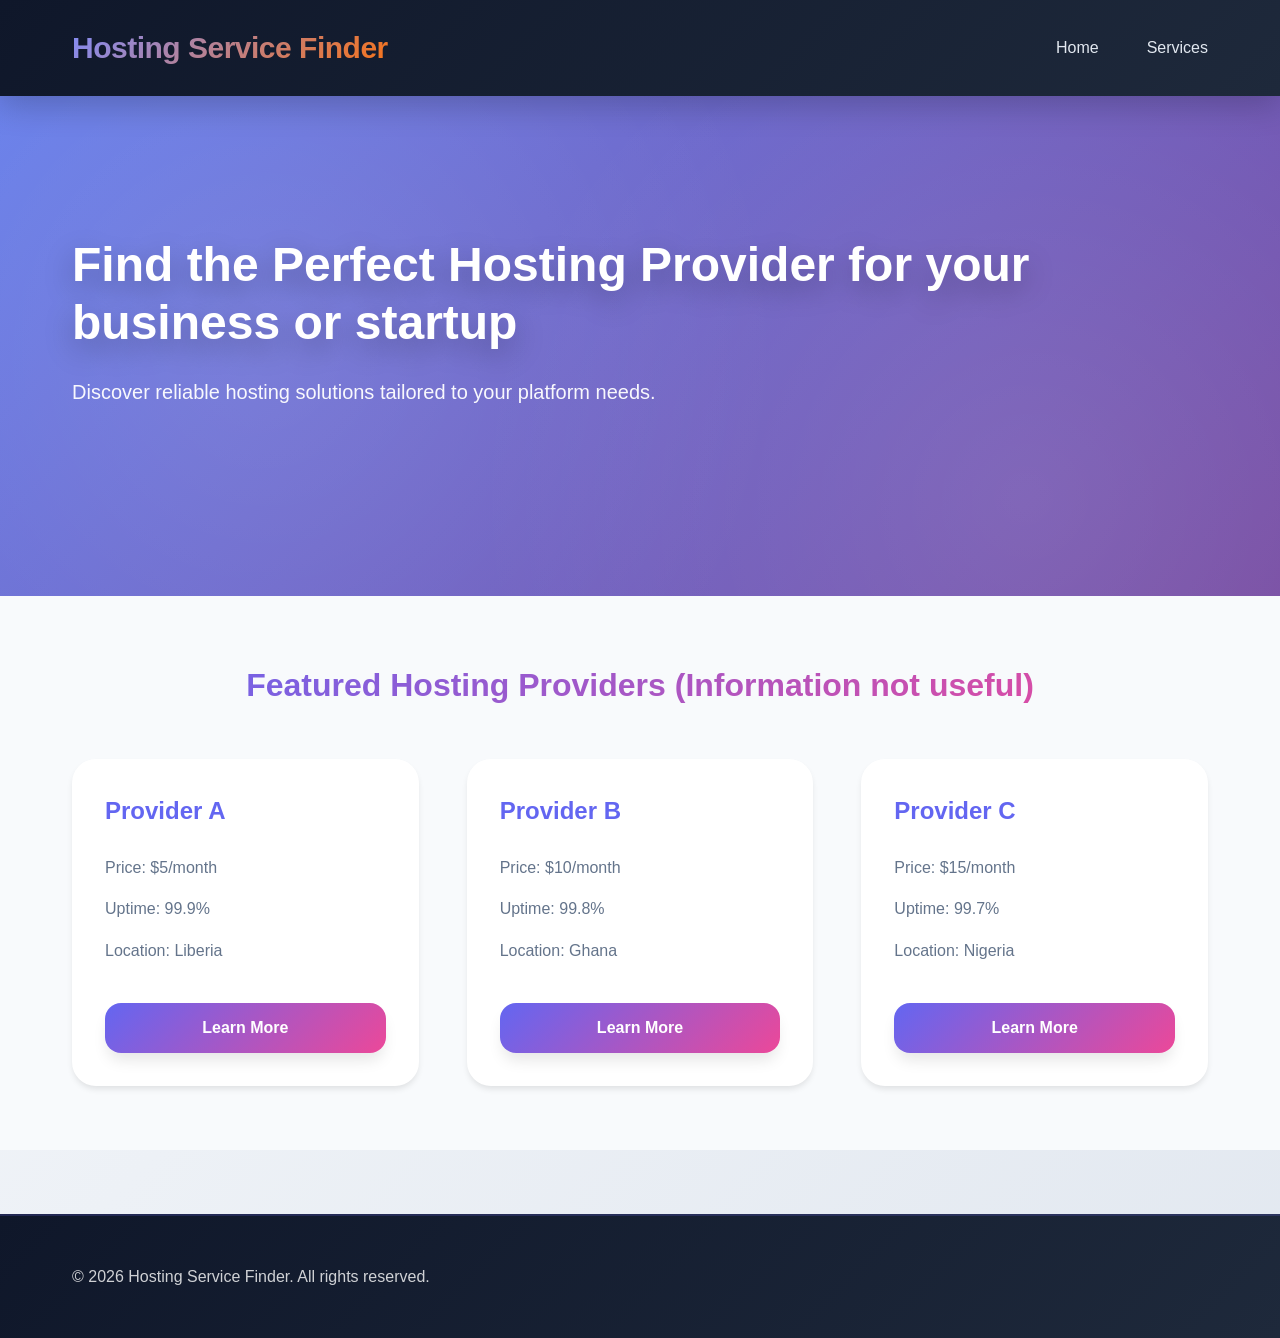
==== index.html @ 85e1fc96 "Initial commit" ====
<!DOCTYPE html>
<html lang="en">
<head>
    <meta charset="UTF-8">
    <meta name="viewport" content="width=device-width, initial-scale=1.0">
    <title>Hosting Service Finder - Liberia & Africa</title>
    <link rel="stylesheet" href="css/styles.css">
</head>
<body>
    <header>
        <nav>
            <div class="container">
                <h1>Hosting Service Finder</h1>
                <ul>
                    <li><a href="index.html">Home</a></li>
                    <li><a href="services.html">Services</a></li>
                </ul>
            </div>
        </nav>
    </header>

    <main>
        <section class="hero">
            <div class="container">
                <h2>Find the Perfect Hosting Provider for your business or startup</h2>
                <p>Discover reliable hosting solutions tailored to your platform needs.</p>
            </div>
        </section>

        <section class="featured-providers">
            <div class="container">
                <h3>Featured Hosting Providers (Information not useful)</h3>
                <div class="provider-grid">
                    <div class="provider-card">
                        <h4>Provider A</h4>
                        <p>Price: $5/month</p>
                        <p>Uptime: 99.9%</p>
                        <p>Location: Liberia</p>
                        <button>Learn More</button>
                    </div>
                    <div class="provider-card">
                        <h4>Provider B</h4>
                        <p>Price: $10/month</p>
                        <p>Uptime: 99.8%</p>
                        <p>Location: Ghana</p>
                        <button>Learn More</button>
                    </div>
                    <div class="provider-card">
                        <h4>Provider C</h4>
                        <p>Price: $15/month</p>
                        <p>Uptime: 99.7%</p>
                        <p>Location: Nigeria</p>
                        <button>Learn More</button>
                    </div>
                </div>
            </div>
        </section>

    </main>

    <footer>
        <div class="container">
            <p>&copy; 2026 Hosting Service Finder. All rights reserved.</p>
        </div>
    </footer>

    <script src="js/scripts.js"></script>
</body>
</html>
---- css/styles.css ----
/* ==========================================
   HOSTING SERVICE FINDER - ADVANCED STYLES
   ========================================== */

/* ========== CSS VARIABLES & ROOT ========== */
:root {
    /* Color Palette */
    --primary-color: #6366f1;
    --primary-dark: #4f46e5;
    --primary-light: #818cf8;
    --secondary-color: #ec4899;
    --accent-color: #f97316;
    --success-color: #10b981;
    --warning-color: #f59e0b;
    --danger-color: #ef4444;
    
    /* Neutral Colors */
    --dark-bg: #0f172a;
    --dark-secondary: #1e293b;
    --light-bg: #f8fafc;
    --light-secondary: #e2e8f0;
    --text-dark: #1e293b;
    --text-light: #64748b;
    --text-white: #ffffff;
    
    /* Spacing */
    --spacing-xs: 0.5rem;
    --spacing-sm: 1rem;
    --spacing-md: 1.5rem;
    --spacing-lg: 2rem;
    --spacing-xl: 3rem;
    --spacing-2xl: 4rem;
    
    /* Border Radius */
    --radius-sm: 0.375rem;
    --radius-md: 0.5rem;
    --radius-lg: 1rem;
    --radius-xl: 1.5rem;
    
    /* Shadows */
    --shadow-sm: 0 1px 2px 0 rgba(0, 0, 0, 0.05);
    --shadow-md: 0 4px 6px -1px rgba(0, 0, 0, 0.1);
    --shadow-lg: 0 10px 15px -3px rgba(0, 0, 0, 0.1);
    --shadow-xl: 0 20px 25px -5px rgba(0, 0, 0, 0.1);
    --shadow-2xl: 0 25px 50px -12px rgba(0, 0, 0, 0.25);
    
    /* Transitions */
    --transition-fast: 150ms cubic-bezier(0.4, 0, 0.2, 1);
    --transition-base: 250ms cubic-bezier(0.4, 0, 0.2, 1);
    --transition-slow: 350ms cubic-bezier(0.4, 0, 0.2, 1);
}

/* ========== GLOBAL STYLES ========== */
* {
    margin: 0;
    padding: 0;
    box-sizing: border-box;
}

html {
    scroll-behavior: smooth;
}

body {
    font-family: 'Segoe UI', Trebuchet MS, sans-serif;
    background: linear-gradient(135deg, #f8fafc 0%, #e2e8f0 100%);
    color: var(--text-dark);
    line-height: 1.6;
    font-size: 16px;
    overflow-x: hidden;
}

/* ========== CONTAINER ========== */
.container {
    max-width: 1200px;
    margin: 0 auto;
    padding: 0 var(--spacing-lg);
}

/* ========== HEADER & NAVIGATION ========== */
header {
    background: linear-gradient(135deg, var(--dark-bg) 0%, var(--dark-secondary) 100%);
    box-shadow: 0 10px 30px rgba(0, 0, 0, 0.2);
    position: sticky;
    top: 0;
    z-index: 100;
    animation: slideDown 0.6s ease-out;
}

@keyframes slideDown {
    from {
        opacity: 0;
        transform: translateY(-100%);
    }
    to {
        opacity: 1;
        transform: translateY(0);
    }
}

header nav .container {
    display: flex;
    justify-content: space-between;
    align-items: center;
    padding: var(--spacing-md) var(--spacing-lg);
}

header h1 {
    font-size: 1.875rem;
    color: var(--text-white);
    font-weight: 700;
    background: linear-gradient(135deg, #818cf8 0%, #f97316 100%);
    -webkit-background-clip: text;
    -webkit-text-fill-color: transparent;
    background-clip: text;
    letter-spacing: -0.5px;
}

header nav ul {
    display: flex;
    list-style: none;
    gap: var(--spacing-xl);
    align-items: center;
}

header nav a {
    color: var(--light-secondary);
    text-decoration: none;
    font-weight: 500;
    font-size: 1rem;
    position: relative;
    transition: color var(--transition-base);
}

header nav a::after {
    content: '';
    position: absolute;
    bottom: -5px;
    left: 0;
    width: 0;
    height: 2px;
    background: linear-gradient(90deg, var(--primary-light), var(--accent-color));
    transition: width var(--transition-base);
}

header nav a:hover {
    color: var(--primary-light);
}

header nav a:hover::after {
    width: 100%;
}

/* ========== HERO SECTION ========== */
.hero {
    background: linear-gradient(135deg, #667eea 0%, #764ba2 100%);
    color: var(--text-white);
    padding: var(--spacing-2xl) var(--spacing-lg);
    min-height: 500px;
    display: flex;
    align-items: center;
    position: relative;
    overflow: hidden;
}

.hero::before {
    content: '';
    position: absolute;
    top: 0;
    left: 0;
    width: 100%;
    height: 100%;
    background: 
        radial-gradient(circle at 20% 50%, rgba(255, 255, 255, 0.1) 0%, transparent 50%),
        radial-gradient(circle at 80% 80%, rgba(255, 255, 255, 0.1) 0%, transparent 50%);
    pointer-events: none;
}

.hero .container {
    position: relative;
    z-index: 2;
    animation: fadeInUp 0.8s ease-out 0.3s both;
}

@keyframes fadeInUp {
    from {
        opacity: 0;
        transform: translateY(30px);
    }
    to {
        opacity: 1;
        transform: translateY(0);
    }
}

.hero h2 {
    font-size: 3rem;
    font-weight: 800;
    margin-bottom: var(--spacing-md);
    line-height: 1.2;
    text-shadow: 0 10px 30px rgba(0, 0, 0, 0.3);
}

.hero p {
    font-size: 1.25rem;
    margin-bottom: var(--spacing-xl);
    opacity: 0.95;
}

.search-bar {
    display: flex;
    gap: var(--spacing-sm);
    margin-top: var(--spacing-lg);
    max-width: 500px;
}

.search-bar input {
    flex: 1;
    padding: var(--spacing-md);
    border: none;
    border-radius: var(--radius-lg);
    font-size: 1rem;
    background: rgba(255, 255, 255, 0.95);
    color: var(--text-dark);
    backdrop-filter: blur(10px);
    transition: all var(--transition-base);
}

.search-bar input:focus {
    outline: none;
    box-shadow: 0 0 0 3px rgba(255, 255, 255, 0.3);
    transform: translateY(-2px);
}

.search-bar input::placeholder {
    color: var(--text-light);
}

/* ========== BUTTONS ========== */
button {
    padding: var(--spacing-sm) var(--spacing-lg);
    border: none;
    border-radius: var(--radius-lg);
    font-size: 1rem;
    font-weight: 600;
    cursor: pointer;
    transition: all var(--transition-base);
    position: relative;
    overflow: hidden;
    background: linear-gradient(135deg, var(--primary-color) 0%, var(--secondary-color) 100%);
    color: var(--text-white);
    box-shadow: var(--shadow-lg);
}

button::before {
    content: '';
    position: absolute;
    top: 0;
    left: -100%;
    width: 100%;
    height: 100%;
    background: linear-gradient(90deg, transparent, rgba(255, 255, 255, 0.3), transparent);
    transition: left var(--transition-base);
}

button:hover::before {
    left: 100%;
}

button:hover {
    transform: translateY(-3px);
    box-shadow: var(--shadow-xl);
}

button:active {
    transform: translateY(-1px);
}

.search-bar button {
    padding: var(--spacing-md) var(--spacing-xl);
    background: linear-gradient(135deg, var(--accent-color) 0%, var(--secondary-color) 100%);
    white-space: nowrap;
}

/* ========== FEATURED PROVIDERS SECTION ========== */
.featured-providers {
    padding: var(--spacing-2xl) var(--spacing-lg);
    background: var(--light-bg);
}

.featured-providers h3,
.comparison h2,
.provider-details h2,
.blog h2,
.cta h3 {
    font-size: 2rem;
    margin-bottom: var(--spacing-xl);
    text-align: center;
    background: linear-gradient(135deg, var(--primary-color) 0%, var(--secondary-color) 100%);
    -webkit-background-clip: text;
    -webkit-text-fill-color: transparent;
    background-clip: text;
    font-weight: 800;
}

.provider-grid {
    display: grid;
    grid-template-columns: repeat(auto-fit, minmax(300px, 1fr));
    gap: var(--spacing-xl);
    margin-top: var(--spacing-lg);
}

/* ========== PROVIDER CARDS ========== */
.provider-card {
    background: var(--text-white);
    border-radius: var(--radius-xl);
    padding: var(--spacing-lg);
    box-shadow: var(--shadow-md);
    transition: all var(--transition-base);
    position: relative;
    border: 1px solid transparent;
    overflow: hidden;
}

.provider-card::before {
    content: '';
    position: absolute;
    top: 0;
    left: -100%;
    width: 100%;
    height: 100%;
    background: linear-gradient(90deg, transparent, rgba(99, 102, 241, 0.1), transparent);
    transition: left var(--transition-base);
}

.provider-card:hover {
    transform: translateY(-10px);
    box-shadow: var(--shadow-2xl);
    border-color: var(--primary-light);
}

.provider-card:hover::before {
    left: 100%;
}

.provider-card h4 {
    font-size: 1.5rem;
    margin-bottom: var(--spacing-md);
    color: var(--primary-color);
}

.provider-card p {
    color: var(--text-light);
    margin-bottom: var(--spacing-sm);
}

.provider-card button {
    width: 100%;
    margin-top: var(--spacing-md);
}

/* ========== CTA SECTION ========== */
.cta {
    background: linear-gradient(135deg, var(--primary-dark) 0%, var(--dark-secondary) 100%);
    color: var(--text-white);
    padding: var(--spacing-2xl) var(--spacing-lg);
    text-align: center;
}

.cta button {
    margin: 0 var(--spacing-sm);
    margin-top: var(--spacing-lg);
    background: linear-gradient(135deg, var(--accent-color) 0%, var(--secondary-color) 100%);
    transition: all var(--transition-base);
}

/* ========== COMPARISON SECTION ========== */
.comparison {
    padding: var(--spacing-2xl) var(--spacing-lg);
}

.filters {
    display: flex;
    gap: var(--spacing-lg);
    margin-bottom: var(--spacing-xl);
    flex-wrap: wrap;
}

.filters label {
    font-weight: 600;
    color: var(--text-dark);
    display: flex;
    align-items: center;
}

.filters select {
    padding: var(--spacing-sm) var(--spacing-md);
    border: 2px solid var(--light-secondary);
    border-radius: var(--radius-md);
    font-size: 1rem;
    background: var(--text-white);
    cursor: pointer;
    transition: all var(--transition-base);
}

.filters select:hover,
.filters select:focus {
    outline: none;
    border-color: var(--primary-color);
    box-shadow: 0 0 0 3px rgba(99, 102, 241, 0.1);
}

/* ========== COMPARISON TABLE ========== */
.comparison-table {
    width: 100%;
    border-collapse: collapse;
    overflow: hidden;
    border-radius: var(--radius-lg);
    box-shadow: var(--shadow-lg);
    background: var(--text-white);
}

.comparison-table thead {
    background: linear-gradient(135deg, var(--primary-color) 0%, var(--secondary-color) 100%);
    color: var(--text-white);
}

.comparison-table th {
    padding: var(--spacing-md);
    font-weight: 600;
    text-align: left;
    font-size: 1rem;
}

.comparison-table td {
    padding: var(--spacing-md);
    border-bottom: 1px solid var(--light-secondary);
}

.comparison-table tbody tr {
    transition: all var(--transition-base);
}

.comparison-table tbody tr:hover {
    background: linear-gradient(90deg, rgba(99, 102, 241, 0.05) 0%, rgba(236, 72, 153, 0.05) 100%);
}

/* ========== PROVIDER DETAILS ========== */
.provider-details {
    padding: var(--spacing-2xl) var(--spacing-lg);
}

.specs,
.reviews,
.tags {
    background: var(--text-white);
    padding: var(--spacing-lg);
    border-radius: var(--radius-lg);
    margin: var(--spacing-lg) 0;
    box-shadow: var(--shadow-md);
    animation: fadeInUp 0.6s ease-out;
}

.specs h3,
.reviews h3 {
    color: var(--primary-color);
    margin-bottom: var(--spacing-md);
    font-size: 1.375rem;
}

.specs ul {
    list-style: none;
}

.specs li {
    padding: var(--spacing-sm) 0;
    position: relative;
    padding-left: var(--spacing-lg);
}

.specs li::before {
    content: '✓';
    position: absolute;
    left: 0;
    color: var(--success-color);
    font-weight: bold;
    font-size: 1.25rem;
}

/* ========== BLOG SECTION ========== */
.blog {
    padding: var(--spacing-2xl) var(--spacing-lg);
}

.blog article {
    background: var(--text-white);
    padding: var(--spacing-lg);
    border-radius: var(--radius-lg);
    margin-bottom: var(--spacing-lg);
    box-shadow: var(--shadow-md);
    border-left: 4px solid var(--primary-color);
    transition: all var(--transition-base);
}

.blog article:hover {
    transform: translateX(5px);
    box-shadow: var(--shadow-lg);
    border-left-color: var(--accent-color);
}

.blog article h3 {
    color: var(--text-dark);
    margin-bottom: var(--spacing-sm);
    font-size: 1.375rem;
}

.blog article p {
    color: var(--text-light);
    margin-bottom: var(--spacing-md);
}

.blog article a {
    color: var(--primary-color);
    text-decoration: none;
    font-weight: 600;
    position: relative;
    transition: color var(--transition-base);
}

.blog article a::after {
    content: ' →';
    margin-left: var(--spacing-xs);
    transition: margin-left var(--transition-base);
}

.blog article a:hover {
    color: var(--accent-color);
}

.blog article a:hover::after {
    margin-left: var(--spacing-sm);
}

/* ========== TAGS ========== */
.tags {
    padding: var(--spacing-md);
    display: flex;
    gap: var(--spacing-sm);
    flex-wrap: wrap;
}

.tags span {
    background: linear-gradient(135deg, var(--primary-light) 0%, var(--accent-color) 100%);
    color: var(--text-white);
    padding: var(--spacing-xs) var(--spacing-md);
    border-radius: var(--radius-lg);
    font-size: 0.875rem;
    font-weight: 600;
    transition: all var(--transition-base);
}

.tags span:hover {
    transform: scale(1.05);
    box-shadow: var(--shadow-lg);
}

/* ========== REVIEW SECTION ========== */
.review {
    background: linear-gradient(135deg, rgba(99, 102, 241, 0.1) 0%, rgba(236, 72, 153, 0.1) 100%);
    padding: var(--spacing-md);
    border-radius: var(--radius-md);
    margin-bottom: var(--spacing-md);
    border-left: 4px solid var(--success-color);
}

/* ========== FOOTER ========== */
footer {
    background: linear-gradient(135deg, var(--dark-bg) 0%, var(--dark-secondary) 100%);
    color: var(--text-white);
    padding: var(--spacing-xl) var(--spacing-lg);
    margin-top: var(--spacing-2xl);
    border-top: 2px solid rgba(99, 102, 241, 0.2);
}

footer .container {
    display: flex;
    justify-content: space-between;
    align-items: center;
    flex-wrap: wrap;
    gap: var(--spacing-lg);
}

footer p {
    opacity: 0.8;
}

footer ul {
    list-style: none;
    display: flex;
    gap: var(--spacing-lg);
}

footer a {
    color: var(--light-secondary);
    text-decoration: none;
    transition: color var(--transition-base);
}

footer a:hover {
    color: var(--primary-light);
}

/* ========== SCROLLBAR STYLING ========== */
::-webkit-scrollbar {
    width: 10px;
}

::-webkit-scrollbar-track {
    background: var(--light-bg);
}

::-webkit-scrollbar-thumb {
    background: linear-gradient(180deg, var(--primary-color), var(--secondary-color));
    border-radius: var(--radius-lg);
}

::-webkit-scrollbar-thumb:hover {
    background: linear-gradient(180deg, var(--primary-dark), var(--accent-color));
}

/* ========== RESPONSIVE DESIGN ========== */
@media (max-width: 768px) {
    .container {
        padding: 0 var(--spacing-md);
    }

    header nav .container {
        flex-direction: column;
        gap: var(--spacing-md);
    }

    header h1 {
        font-size: 1.5rem;
    }

    header nav ul {
        gap: var(--spacing-md);
        justify-content: center;
    }

    .hero {
        min-height: 350px;
        padding: var(--spacing-xl) var(--spacing-lg);
    }

    .hero h2 {
        font-size: 2rem;
    }

    .hero p {
        font-size: 1rem;
    }

    .search-bar {
        flex-direction: column;
        max-width: 100%;
    }

    .search-bar input {
        width: 100%;
    }

    .provider-grid {
        grid-template-columns: 1fr;
    }

    .comparison-table {
        font-size: 0.875rem;
    }

    .comparison-table th,
    .comparison-table td {
        padding: var(--spacing-sm);
    }

    .filters {
        flex-direction: column;
    }

    .filters label {
        width: 100%;
        justify-content: space-between;
    }

    .filters select {
        width: 100%;
    }

    footer .container {
        flex-direction: column;
        text-align: center;
    }

    footer ul {
        justify-content: center;
    }

    .featured-providers h3,
    .comparison h2,
    .provider-details h2,
    .blog h2,
    .cta h3 {
        font-size: 1.5rem;
    }

    .cta button {
        display: block;
        width: 100%;
        margin: var(--spacing-md) 0;
    }

    .tags {
        flex-direction: column;
    }

    .tags span {
        display: block;
        text-align: center;
    }
}

@media (max-width: 480px) {
    header h1 {
        font-size: 1.25rem;
    }

    header nav ul {
        gap: var(--spacing-sm);
    }

    header nav a {
        font-size: 0.875rem;
    }

    .hero h2 {
        font-size: 1.5rem;
    }

    .search-bar input {
        padding: var(--spacing-sm) var(--spacing-md);
        font-size: 0.875rem;
    }

    .comparison-table {
        font-size: 0.75rem;
    }

    .comparison-table th,
    .comparison-table td {
        padding: var(--spacing-xs);
    }

    .featured-providers h3,
    .comparison h2,
    .provider-details h2,
    .blog h2,
    .cta h3 {
        font-size: 1.25rem;
    }
}

/* ========== ACCESSIBILITY ========== */
@media (prefers-reduced-motion: reduce) {
    * {
        animation-duration: 0.01ms !important;
        animation-iteration-count: 1 !important;
        transition-duration: 0.01ms !important;
    }
}

/* ========== PRINT STYLES ========== */
@media print {
    body {
        background: white;
    }

    button {
        display: none;
    }

    header,
    footer {
        display: none;
    }
}
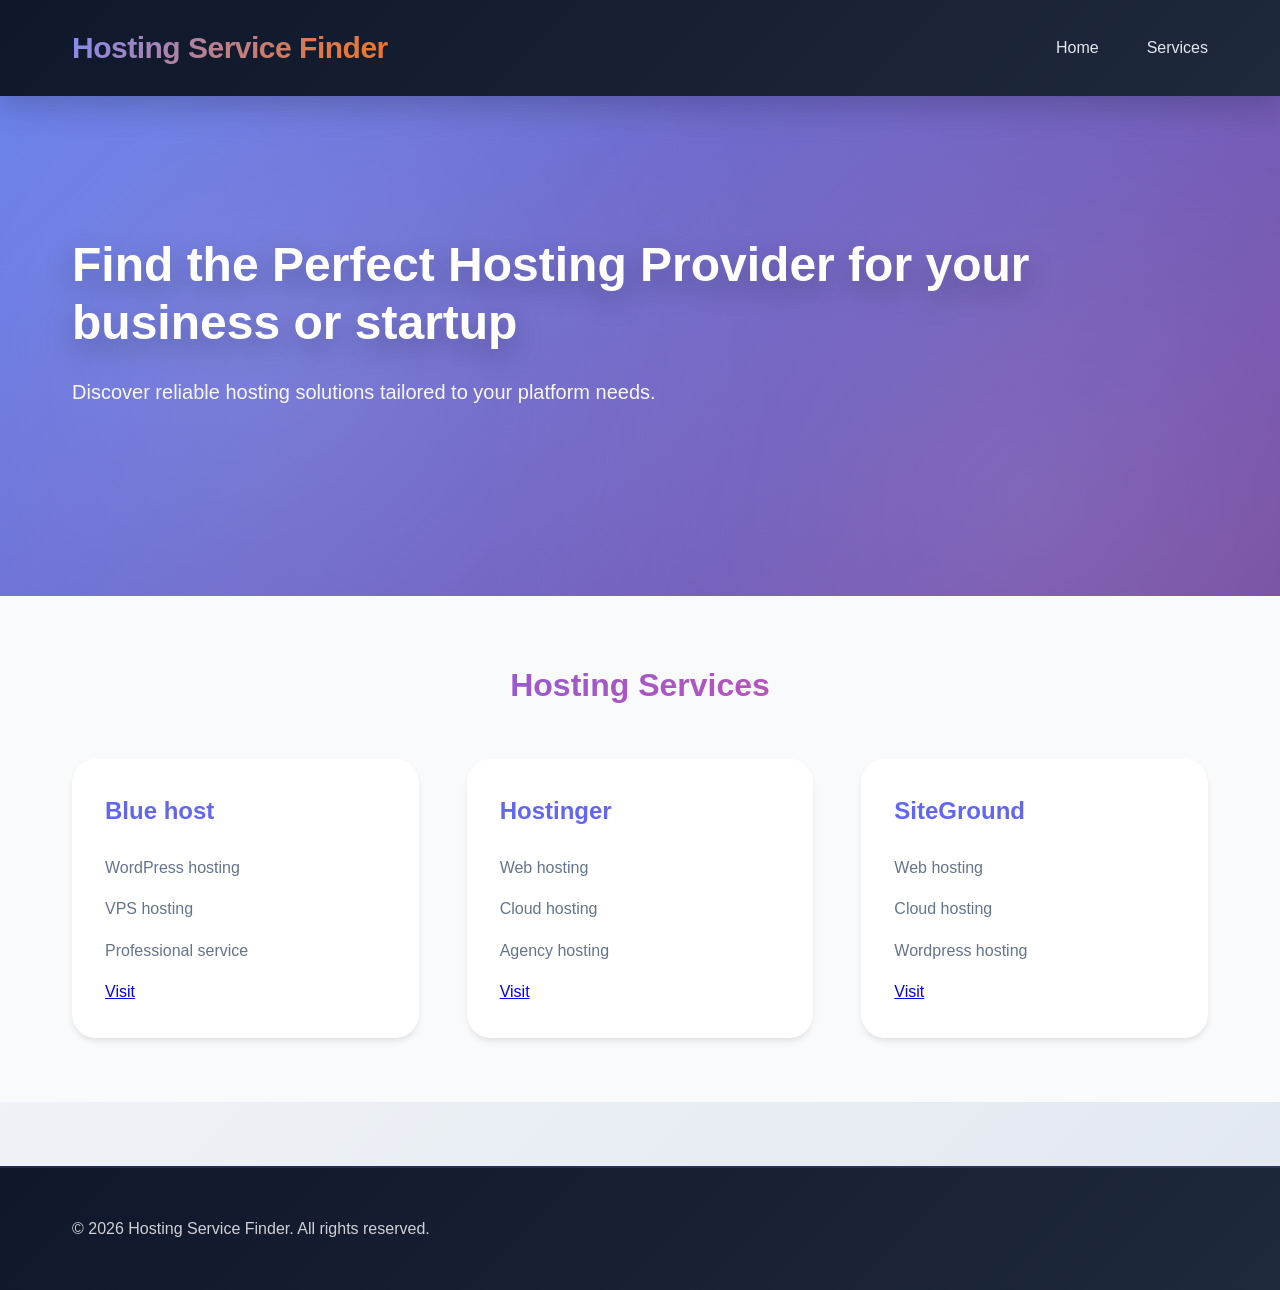
==== commit 8a356ba9: "Update commit" ====
--- a/index.html
+++ b/index.html
@@ -29,28 +29,28 @@
 
         <section class="featured-providers">
             <div class="container">
-                <h3>Featured Hosting Providers (Information not useful)</h3>
+                <h3>Hosting Services</h3>
                 <div class="provider-grid">
                     <div class="provider-card">
-                        <h4>Provider A</h4>
-                        <p>Price: $5/month</p>
-                        <p>Uptime: 99.9%</p>
-                        <p>Location: Liberia</p>
-                        <button>Learn More</button>
+                        <h4>Blue host</h4>
+                        <p>WordPress hosting</p>
+                        <p>VPS hosting</p>
+                        <p>Professional service</p>
+                       <a href="https://www.bluehost.com/">Visit</a>
                     </div>
                     <div class="provider-card">
-                        <h4>Provider B</h4>
-                        <p>Price: $10/month</p>
-                        <p>Uptime: 99.8%</p>
-                        <p>Location: Ghana</p>
-                        <button>Learn More</button>
+                        <h4>Hostinger</h4>
+                        <p>Web hosting</p>
+                        <p>Cloud hosting</p>
+                        <p>Agency hosting</p>
+                        <a href="https://world.siteground.com/">Visit</a>
                     </div>
                     <div class="provider-card">
-                        <h4>Provider C</h4>
-                        <p>Price: $15/month</p>
-                        <p>Uptime: 99.7%</p>
-                        <p>Location: Nigeria</p>
-                        <button>Learn More</button>
+                        <h4>SiteGround</h4>
+                        <p>Web hosting</p>
+                        <p>Cloud hosting</p>
+                        <p>Wordpress hosting</p>
+                        <a href="https://www.a2hosting.com/">Visit</a>
                     </div>
                 </div>
             </div>
